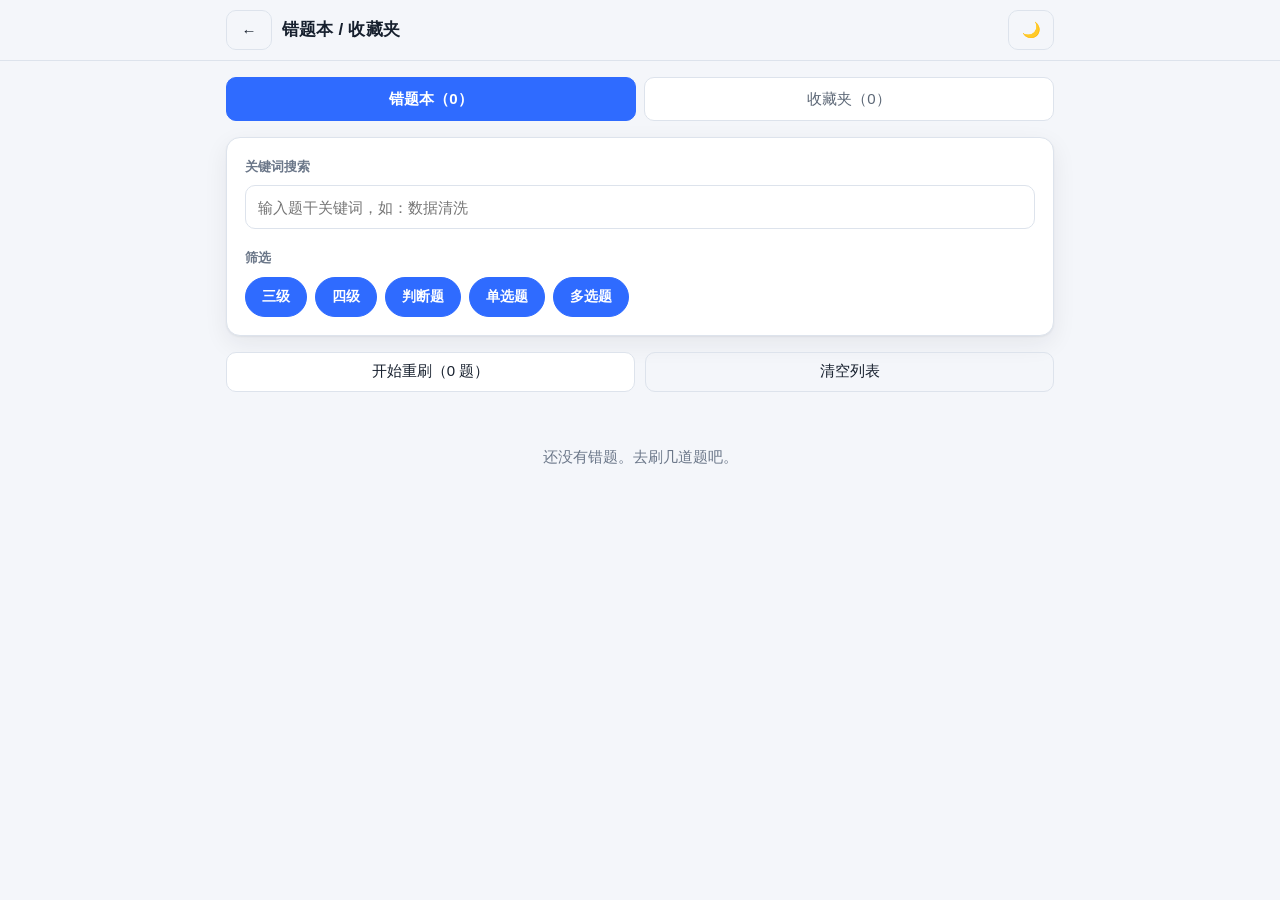
==== wrong.html @ 249c3663 "人工智能训练师（三级/四级）理论刷题网站：2254 题，纯静态，可部署 GitHub Pages" ====
<!DOCTYPE html>
<html lang="zh-CN" data-theme="light">
<head>
<meta charset="utf-8">
<meta name="viewport" content="width=device-width, initial-scale=1, viewport-fit=cover">
<meta name="color-scheme" content="light dark">
<title>错题本 · 人工智能训练师</title>
<link rel="icon" href="data:image/svg+xml,<svg xmlns='http://www.w3.org/2000/svg' viewBox='0 0 100 100'><text y='.9em' font-size='90'>🧠</text></svg>">
<link rel="stylesheet" href="assets/css/style.css">
</head>
<body>

<header class="topbar">
  <div class="topbar-inner">
    <button class="icon-btn ghost" onclick="location.href='index.html'">←</button>
    <h1>错题本 / 收藏夹</h1>
    <span class="spacer"></span>
    <button class="icon-btn ghost" data-theme-toggle title="切换深色模式">🌙</button>
  </div>
</header>

<div class="wrap">
  <div class="tabs">
    <button id="tabWrong" aria-selected="true">错题本（0）</button>
    <button id="tabFav" aria-selected="false">收藏夹（0）</button>
  </div>

  <section class="card">
    <div class="field">
      <label class="title">关键词搜索</label>
      <input id="search" type="search" placeholder="输入题干关键词，如：数据清洗"
        style="width:100%;min-height:44px;padding:10px 12px;border-radius:10px;border:1px solid var(--line);background:var(--bg-soft);color:var(--text);font-size:15px;font-family:inherit">
    </div>
    <div class="field" style="margin-bottom:0">
      <label class="title">筛选</label>
      <div class="chips" id="filters"></div>
    </div>
  </section>

  <div class="btn-row" style="margin:4px 0 14px">
    <button class="icon-btn" id="practiceBtn">开始重刷（0 题）</button>
    <button class="icon-btn ghost" id="clearBtn">清空列表</button>
  </div>

  <div class="list" id="list"></div>
</div>

<script src="assets/js/store.js"></script>
<script src="assets/js/ui.js"></script>
<script src="assets/js/bank.js"></script>
<script src="assets/js/wrong.js"></script>
</body>
</html>
---- assets/css/style.css ----
/* ==========================================================================
   人工智能训练师 理论刷题 —— 样式表
   手机优先，桌面端自动放宽
   ========================================================================== */

:root {
  --bg: #f4f6fa;
  --bg-soft: #ffffff;
  --bg-sunken: #eaeef5;
  --text: #17202e;
  --text-soft: #5b6675;
  --text-dim: #6b7789;
  --line: #dde3ec;
  --brand: #2f6bff;
  --brand-soft: #e8efff;
  --ok: #12a05c;
  --ok-soft: #e3f6ec;
  --bad: #e5484d;
  --bad-soft: #fdeaea;
  --warn: #c07a00;
  --warn-soft: #fdf3e0;
  --shadow: 0 1px 2px rgba(23, 32, 46, .06), 0 8px 24px rgba(23, 32, 46, .07);
  --radius: 14px;
  --radius-sm: 10px;
  --tap: 46px;
}

[data-theme="dark"] {
  --bg: #10151d;
  --bg-soft: #182029;
  --bg-sunken: #202a36;
  --text: #e9eef6;
  --text-soft: #aab6c6;
  --text-dim: #8b97a8;
  --line: #2a3542;
  --brand: #6c94ff;
  --brand-soft: #1d2a44;
  --ok: #37c07f;
  --ok-soft: #16301f;
  --bad: #ff6b70;
  --bad-soft: #341b1d;
  --warn: #e0a63c;
  --warn-soft: #33280f;
  --shadow: 0 1px 2px rgba(0, 0, 0, .4), 0 8px 24px rgba(0, 0, 0, .35);
}

* { box-sizing: border-box; }

html { -webkit-text-size-adjust: 100%; }

body {
  margin: 0;
  background: var(--bg);
  color: var(--text);
  overflow-x: hidden;
  font-family: -apple-system, BlinkMacSystemFont, "PingFang SC", "Hiragino Sans GB",
    "Microsoft YaHei", "Segoe UI", Roboto, "Helvetica Neue", sans-serif;
  font-size: 16px;
  line-height: 1.65;
  -webkit-font-smoothing: antialiased;
}

a { color: var(--brand); text-decoration: none; }

.wrap { width: 100%; max-width: 860px; margin: 0 auto; padding: 0 16px 96px; }

/* ---------------------------------------------------------------- 顶栏 */
.topbar {
  position: sticky;
  top: 0;
  z-index: 30;
  background: color-mix(in srgb, var(--bg) 88%, transparent);
  backdrop-filter: saturate(1.6) blur(10px);
  border-bottom: 1px solid var(--line);
}

.topbar-inner {
  max-width: 860px;
  margin: 0 auto;
  padding: 10px 16px;
  display: flex;
  align-items: center;
  gap: 10px;
  min-height: 56px;
}

.topbar h1 {
  font-size: 17px;
  margin: 0;
  font-weight: 650;
  letter-spacing: .2px;
  min-width: 0;
  overflow: hidden;
  text-overflow: ellipsis;
  white-space: nowrap;
}
.topbar .spacer { flex: 1 1 0; min-width: 0; }
.topbar .icon-btn { flex: 0 0 auto; }

.icon-btn {
  border: 1px solid var(--line);
  background: var(--bg-soft);
  color: var(--text);
  border-radius: var(--radius-sm);
  min-width: var(--tap);
  height: 40px;
  padding: 0 12px;
  font-size: 15px;
  cursor: pointer;
  display: inline-flex;
  align-items: center;
  justify-content: center;
  gap: 6px;
  transition: background .15s, border-color .15s, transform .08s;
}

.icon-btn:hover { border-color: var(--brand); }
.icon-btn:active { transform: scale(.97); }
.icon-btn.ghost { background: transparent; }

/* ---------------------------------------------------------------- 卡片 */
.card {
  background: var(--bg-soft);
  border: 1px solid var(--line);
  border-radius: var(--radius);
  box-shadow: var(--shadow);
  padding: 18px;
  margin: 16px 0;
}

.card h2 { font-size: 16px; margin: 0 0 4px; font-weight: 650; }
.card .hint { color: var(--text-dim); font-size: 13px; margin: 0 0 12px; }

.hero { text-align: center; padding: 28px 18px 22px; }
.hero h1 { font-size: 25px; margin: 0 0 6px; letter-spacing: .3px; }
.hero p { margin: 0; color: var(--text-dim); font-size: 14px; }
.hero .big { font-size: 34px; font-weight: 700; color: var(--brand); line-height: 1.1; }

.stat-row {
  display: grid;
  grid-template-columns: repeat(4, 1fr);
  gap: 10px;
  margin-top: 18px;
}

.stat-row .stat {
  background: var(--bg-sunken);
  border-radius: var(--radius-sm);
  padding: 10px 6px;
}

.stat b { display: block; font-size: 19px; font-weight: 680; }
.stat span { font-size: 12px; color: var(--text-dim); }

/* ---------------------------------------------------------------- 选项组 */
.field { margin-bottom: 18px; }
.field > label.title {
  display: block;
  font-size: 13px;
  font-weight: 600;
  color: var(--text-dim);
  margin-bottom: 8px;
}

.chips { display: flex; flex-wrap: wrap; gap: 8px; }

.chip {
  border: 1px solid var(--line);
  background: var(--bg-soft);
  color: var(--text);
  border-radius: 999px;
  padding: 9px 16px;
  font-size: 14px;
  cursor: pointer;
  user-select: none;
  transition: all .15s;
  min-height: 40px;
  display: inline-flex;
  align-items: center;
  gap: 6px;
}

.chip[aria-pressed="true"] {
  background: var(--brand);
  border-color: var(--brand);
  color: #fff;
  font-weight: 600;
}

.chip small { opacity: .75; font-size: 12px; }

.btn-primary {
  width: 100%;
  min-height: 52px;
  border: none;
  border-radius: var(--radius);
  background: var(--brand);
  color: #fff;
  font-size: 17px;
  font-weight: 650;
  cursor: pointer;
  transition: filter .15s, transform .08s;
}

.btn-primary:hover { filter: brightness(1.06); }
.btn-primary:active { transform: scale(.99); }
.btn-primary:disabled { opacity: .45; cursor: not-allowed; }

.btn-row { display: flex; gap: 10px; flex-wrap: wrap; }
.btn-row > * { flex: 1 1 140px; }

.quick {
  display: grid;
  grid-template-columns: repeat(2, 1fr);
  gap: 10px;
}

.quick button {
  min-height: 62px;
  border: 1px solid var(--line);
  background: var(--bg-soft);
  border-radius: var(--radius);
  color: var(--text);
  font-size: 15px;
  cursor: pointer;
  display: flex;
  flex-direction: column;
  align-items: center;
  justify-content: center;
  gap: 2px;
  transition: border-color .15s, transform .08s;
}

.quick button:hover { border-color: var(--brand); }
.quick button:active { transform: scale(.98); }
.quick button b { font-weight: 620; }
.quick button span { font-size: 12px; color: var(--text-dim); }

/* ---------------------------------------------------------------- 答题页 */
.quiz-head {
  display: flex;
  align-items: center;
  gap: 10px;
  font-size: 13px;
  color: var(--text-dim);
  padding: 12px 0 4px;
}

.progress {
  height: 6px;
  background: var(--bg-sunken);
  border-radius: 999px;
  overflow: hidden;
  margin: 6px 0 16px;
}

.progress i {
  display: block;
  height: 100%;
  background: var(--brand);
  width: 0;
  transition: width .25s;
}

.qmeta { display: flex; flex-wrap: wrap; gap: 8px; align-items: center; margin-bottom: 10px; }

.tag {
  font-size: 12px;
  padding: 3px 9px;
  border-radius: 999px;
  background: var(--bg-sunken);
  color: var(--text-soft);
  white-space: nowrap;
}

.tag.lv3 { background: #e8f1ff; color: #1d5bd8; }
.tag.lv4 { background: #f0e9ff; color: #6a3fd0; }
[data-theme="dark"] .tag.lv3 { background: #1b2a45; color: #8fb4ff; }
[data-theme="dark"] .tag.lv4 { background: #2a2244; color: #c0a6ff; }

.src-official { background: var(--ok-soft); color: var(--ok); }
.src-consensus { background: var(--brand-soft); color: var(--brand); }
.src-referenced { background: var(--bg-sunken); color: var(--text-soft); }
.src-reviewed { background: #f0e9ff; color: #6a3fd0; }
.src-ai { background: var(--warn-soft); color: var(--warn); }
[data-theme="dark"] .src-reviewed { background: #2a2244; color: #c0a6ff; }

.stem {
  font-size: 17px;
  line-height: 1.7;
  font-weight: 550;
  margin: 4px 0 18px;
  word-break: break-word;
}

.options { display: flex; flex-direction: column; gap: 10px; }

.opt {
  display: flex;
  align-items: flex-start;
  gap: 12px;
  width: 100%;
  text-align: left;
  padding: 14px 15px;
  min-height: var(--tap);
  border: 1.5px solid var(--line);
  border-radius: var(--radius-sm);
  background: var(--bg-soft);
  color: var(--text);
  font-size: 16px;
  line-height: 1.55;
  cursor: pointer;
  transition: border-color .15s, background .15s, transform .06s;
  font-family: inherit;
}

.opt:hover:not(.locked) { border-color: var(--brand); }
.opt:active:not(.locked) { transform: scale(.995); }

.opt .key {
  flex: 0 0 26px;
  height: 26px;
  border-radius: 8px;
  background: var(--bg-sunken);
  color: var(--text-soft);
  font-size: 14px;
  font-weight: 650;
  display: inline-flex;
  align-items: center;
  justify-content: center;
  margin-top: 1px;
}

.opt .txt { flex: 1; word-break: break-word; }

.opt.chosen { border-color: var(--brand); background: var(--brand-soft); }
.opt.chosen .key { background: var(--brand); color: #fff; }

.opt.correct { border-color: var(--ok); background: var(--ok-soft); }
.opt.correct .key { background: var(--ok); color: #fff; }

.opt.wrong { border-color: var(--bad); background: var(--bad-soft); }
.opt.wrong .key { background: var(--bad); color: #fff; }

.opt.locked { cursor: default; }

.feedback { margin-top: 16px; border-radius: var(--radius-sm); padding: 14px 15px; border: 1px solid var(--line); }
.feedback.ok { background: var(--ok-soft); border-color: color-mix(in srgb, var(--ok) 35%, transparent); }
.feedback.bad { background: var(--bad-soft); border-color: color-mix(in srgb, var(--bad) 35%, transparent); }
.feedback .verdict { font-weight: 680; font-size: 15px; margin-bottom: 6px; }
.feedback .verdict.ok { color: var(--ok); }
.feedback .verdict.bad { color: var(--bad); }
.feedback .ansline { font-size: 14px; margin-bottom: 8px; }
.feedback .exp { font-size: 14.5px; color: var(--text-soft); white-space: pre-wrap; }
.feedback .srcnote { font-size: 12.5px; color: var(--text-dim); margin-top: 10px; }

.qfoot {
  position: fixed;
  left: 0; right: 0; bottom: 0;
  z-index: 25;
  background: color-mix(in srgb, var(--bg) 92%, transparent);
  backdrop-filter: blur(10px);
  border-top: 1px solid var(--line);
  padding: 10px 16px calc(10px + env(safe-area-inset-bottom));
}

.qfoot-inner {
  max-width: 860px;
  margin: 0 auto;
  display: flex;
  gap: 10px;
  align-items: center;
}

.qfoot button {
  flex: 1;
  min-height: var(--tap);
  border-radius: var(--radius-sm);
  border: 1px solid var(--line);
  background: var(--bg-soft);
  color: var(--text);
  font-size: 15px;
  font-family: inherit;
  cursor: pointer;
}

.qfoot button.primary { background: var(--brand); border-color: var(--brand); color: #fff; font-weight: 620; }
.qfoot button:disabled { opacity: .4; }

/* ---------------------------------------------------------------- 答题卡 */
.sheet-btn { position: relative; }

.sheet {
  position: fixed;
  inset: 0;
  z-index: 40;
  background: rgba(10, 14, 20, .45);
  display: none;
  align-items: flex-end;
}

.sheet.open { display: flex; }

.sheet-body {
  background: var(--bg-soft);
  width: 100%;
  max-height: 72vh;
  border-radius: 18px 18px 0 0;
  padding: 18px 16px calc(18px + env(safe-area-inset-bottom));
  overflow: auto;
}

.sheet-body h3 { margin: 0 0 12px; font-size: 15px; }

.grid-nums { display: grid; grid-template-columns: repeat(auto-fill, minmax(46px, 1fr)); gap: 8px; }

.grid-nums button {
  min-height: 40px;
  border-radius: 9px;
  border: 1px solid var(--line);
  background: var(--bg-soft);
  color: var(--text);
  font-size: 14px;
  cursor: pointer;
}

.grid-nums button.ok { background: var(--ok-soft); border-color: var(--ok); color: var(--ok); }
.grid-nums button.bad { background: var(--bad-soft); border-color: var(--bad); color: var(--bad); }
.grid-nums button.done { background: var(--brand-soft); border-color: var(--brand); color: var(--brand); }
.grid-nums button.cur { outline: 2px solid var(--brand); outline-offset: 1px; }

/* ---------------------------------------------------------------- 列表页 */
.tabs { display: flex; gap: 8px; margin: 16px 0 8px; }

.tabs button {
  flex: 1;
  min-height: 44px;
  border: 1px solid var(--line);
  border-radius: var(--radius-sm);
  background: var(--bg-soft);
  color: var(--text-soft);
  font-size: 15px;
  cursor: pointer;
  font-family: inherit;
}

.tabs button[aria-selected="true"] { background: var(--brand); border-color: var(--brand); color: #fff; font-weight: 620; }

.list { display: flex; flex-direction: column; gap: 10px; }

.list-item {
  background: var(--bg-soft);
  border: 1px solid var(--line);
  border-radius: var(--radius-sm);
  padding: 13px 14px;
}

.list-item .lt { font-size: 15px; line-height: 1.6; word-break: break-word; }
.list-item .lm { font-size: 12.5px; color: var(--text-dim); margin-top: 8px; display: flex; gap: 10px; flex-wrap: wrap; align-items: center; }
.list-item .lm b { font-weight: 600; }

.empty { text-align: center; color: var(--text-dim); padding: 40px 16px; font-size: 14.5px; }

.toast {
  position: fixed;
  left: 50%;
  bottom: 90px;
  transform: translateX(-50%) translateY(10px);
  background: rgba(20, 26, 34, .93);
  color: #fff;
  font-size: 14px;
  padding: 10px 18px;
  border-radius: 999px;
  opacity: 0;
  pointer-events: none;
  transition: opacity .2s, transform .2s;
  z-index: 60;
  max-width: 88vw;
  text-align: center;
}

.toast.show { opacity: 1; transform: translateX(-50%) translateY(0); }

.result { text-align: center; }
.result .score { font-size: 46px; font-weight: 720; line-height: 1.1; }
.result .score.ok { color: var(--ok); }
.result .score.bad { color: var(--bad); }

.kv { display: grid; grid-template-columns: repeat(3, 1fr); gap: 10px; margin: 18px 0; }
.kv div { background: var(--bg-sunken); border-radius: var(--radius-sm); padding: 10px; }
.kv b { display: block; font-size: 20px; }
.kv span { font-size: 12px; color: var(--text-dim); }

.foot-note { color: var(--text-dim); font-size: 12.5px; text-align: center; padding: 24px 8px 8px; line-height: 1.8; }

table.src-table { width: 100%; border-collapse: collapse; font-size: 13.5px; }
table.src-table td { padding: 6px 4px; border-bottom: 1px solid var(--line); }
table.src-table td:last-child { text-align: right; color: var(--text-dim); }

@media (min-width: 720px) {
  .hero h1 { font-size: 30px; }
  .quick { grid-template-columns: repeat(4, 1fr); }
  .stat-row { gap: 14px; }
}

@media (prefers-reduced-motion: reduce) {
  * { transition: none !important; }
}
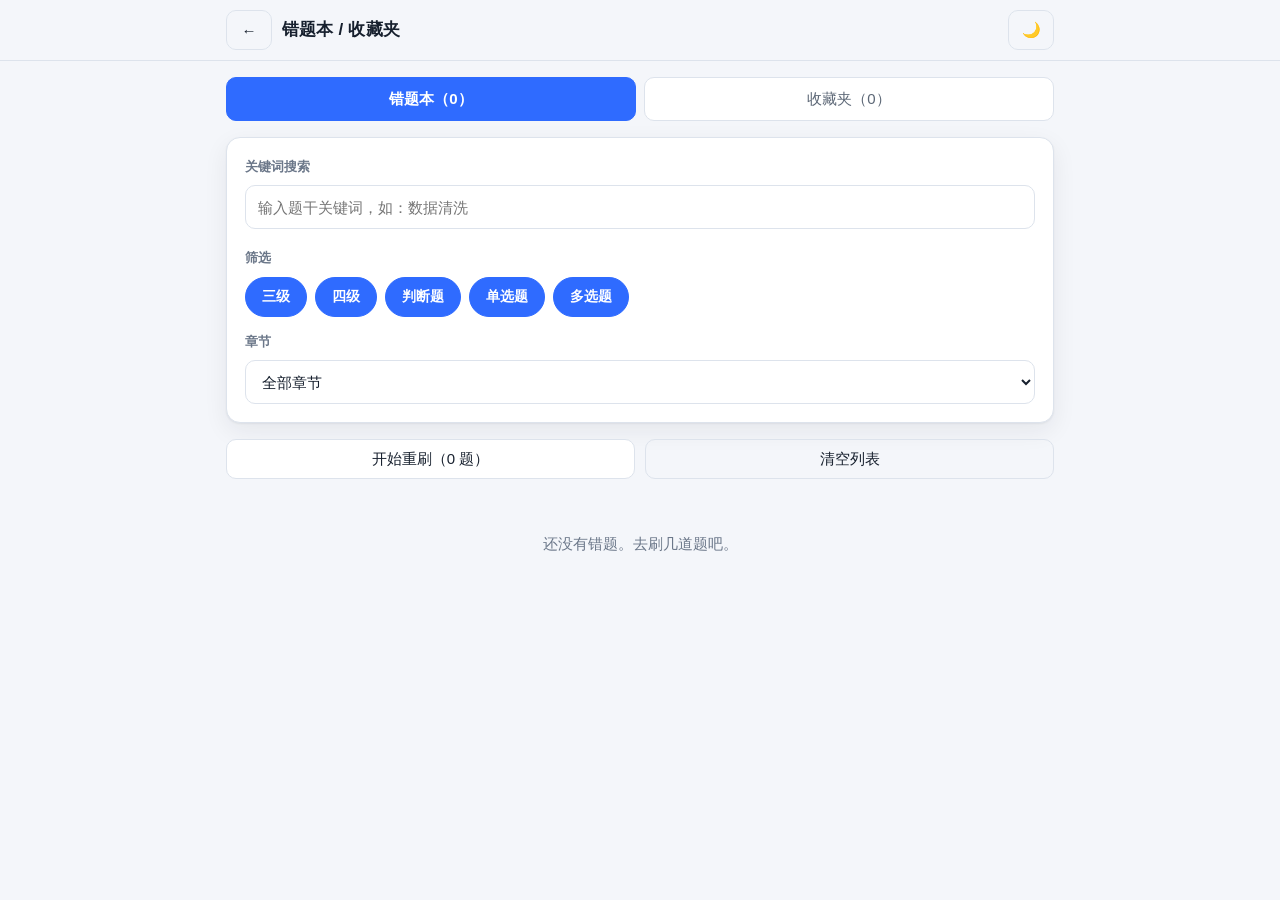
==== commit 3250ae1c: "新增按官方细目表的章节刷题（15 个章节）；修正答案裁定流水线的幂等性；剔除损坏的第三方四级题" ====
--- a/wrong.html
+++ b/wrong.html
@@ -35,6 +35,13 @@
       <label class="title">筛选</label>
       <div class="chips" id="filters"></div>
     </div>
+    <div class="field" style="margin:14px 0 0">
+      <label class="title" for="secSelect">章节</label>
+      <select id="secSelect"
+        style="width:100%;min-height:44px;padding:10px 12px;border-radius:10px;border:1px solid var(--line);background:var(--bg-soft);color:var(--text);font-size:15px;font-family:inherit">
+        <option value="">全部章节</option>
+      </select>
+    </div>
   </section>
 
   <div class="btn-row" style="margin:4px 0 14px">
--- a/assets/css/style.css
+++ b/assets/css/style.css
@@ -446,6 +446,67 @@
 
 .tabs button[aria-selected="true"] { background: var(--brand); border-color: var(--brand); color: #fff; font-weight: 620; }
 
+/* ---------------------------------------------------------------- 章节 */
+details#secDetails > summary {
+  display: flex;
+  align-items: center;
+  gap: 10px;
+  cursor: pointer;
+  list-style: none;
+  padding: 2px 0;
+}
+
+details#secDetails > summary::-webkit-details-marker { display: none; }
+
+details#secDetails > summary::after {
+  content: '展开';
+  margin-left: auto;
+  color: var(--brand);
+  font-size: 13px;
+  font-weight: 500;
+}
+
+details#secDetails[open] > summary::after { content: '收起'; }
+
+details#secDetails .sum-title { font-size: 16px; font-weight: 650; }
+
+details#secDetails .sum-state {
+  font-size: 13px;
+  color: var(--text-dim);
+  background: var(--bg-sunken);
+  border-radius: 999px;
+  padding: 3px 10px;
+}
+
+.sec-group .chip { padding: 8px 12px; font-size: 13.5px; min-height: 36px; }
+
+.sec-group { margin-bottom: 14px; }
+.sec-group:last-child { margin-bottom: 0; }
+
+.sec-head {
+  display: flex;
+  align-items: center;
+  gap: 8px;
+  margin-bottom: 8px;
+  font-size: 13.5px;
+  font-weight: 600;
+  color: var(--text-dim);
+}
+
+.sec-head button {
+  border: none;
+  background: none;
+  color: var(--brand);
+  font-size: 12.5px;
+  cursor: pointer;
+  padding: 2px 4px;
+  font-family: inherit;
+}
+
+.sec-head .sec-count { margin-left: auto; font-weight: 400; color: var(--text-dim); font-size: 12.5px; }
+
+.chip.dim { opacity: .45; }
+
 .list { display: flex; flex-direction: column; gap: 10px; }
 
 .list-item {
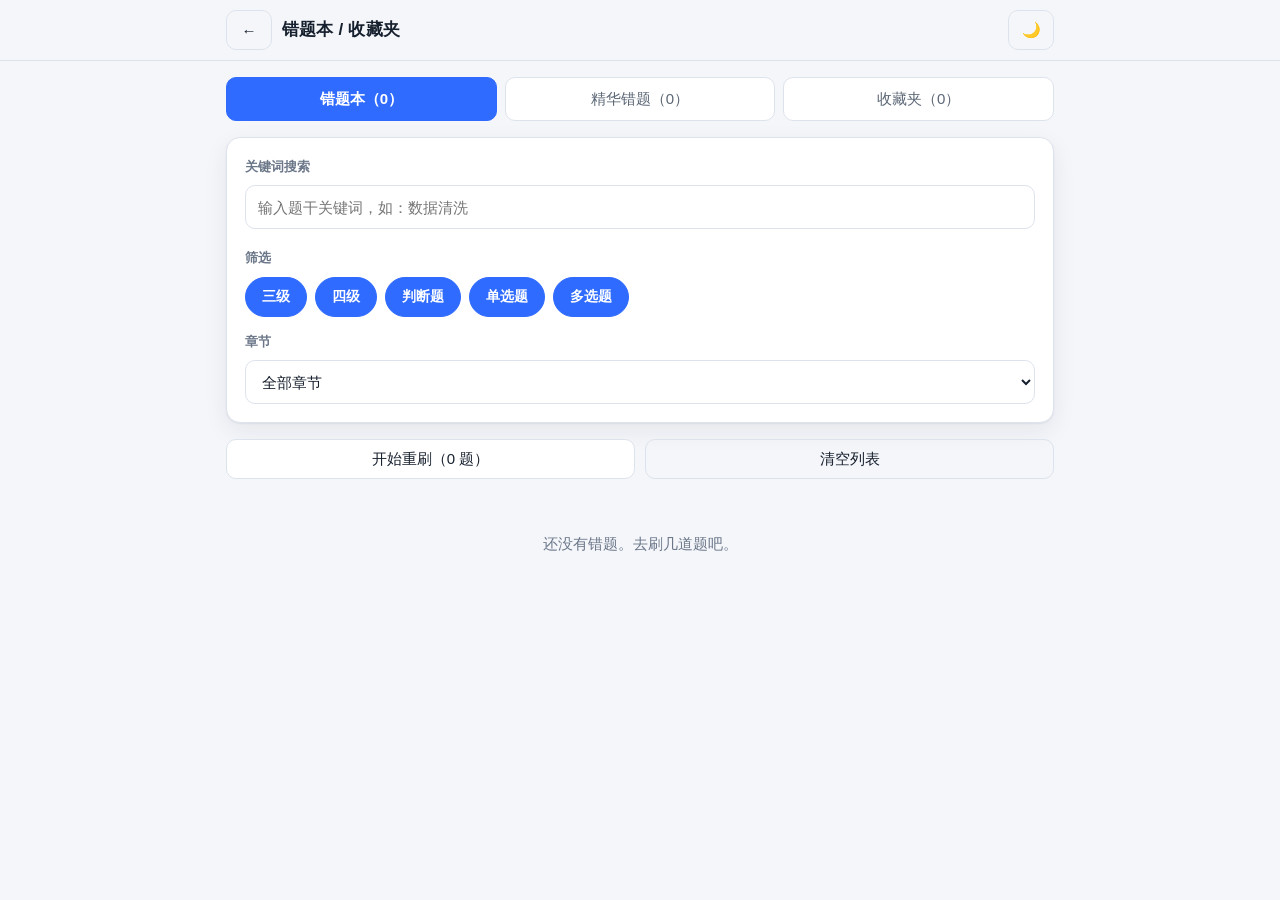
==== commit 8aa57d0c: "补全大赛理论题库 4423 题与等级认定题库 2246 题的 AI 解析（覆盖率均 100%）" ====
--- a/wrong.html
+++ b/wrong.html
@@ -22,6 +22,7 @@
 <div class="wrap">
   <div class="tabs">
     <button id="tabWrong" aria-selected="true">错题本（0）</button>
+    <button id="tabEss" aria-selected="false">精华错题（0）</button>
     <button id="tabFav" aria-selected="false">收藏夹（0）</button>
   </div>
 
